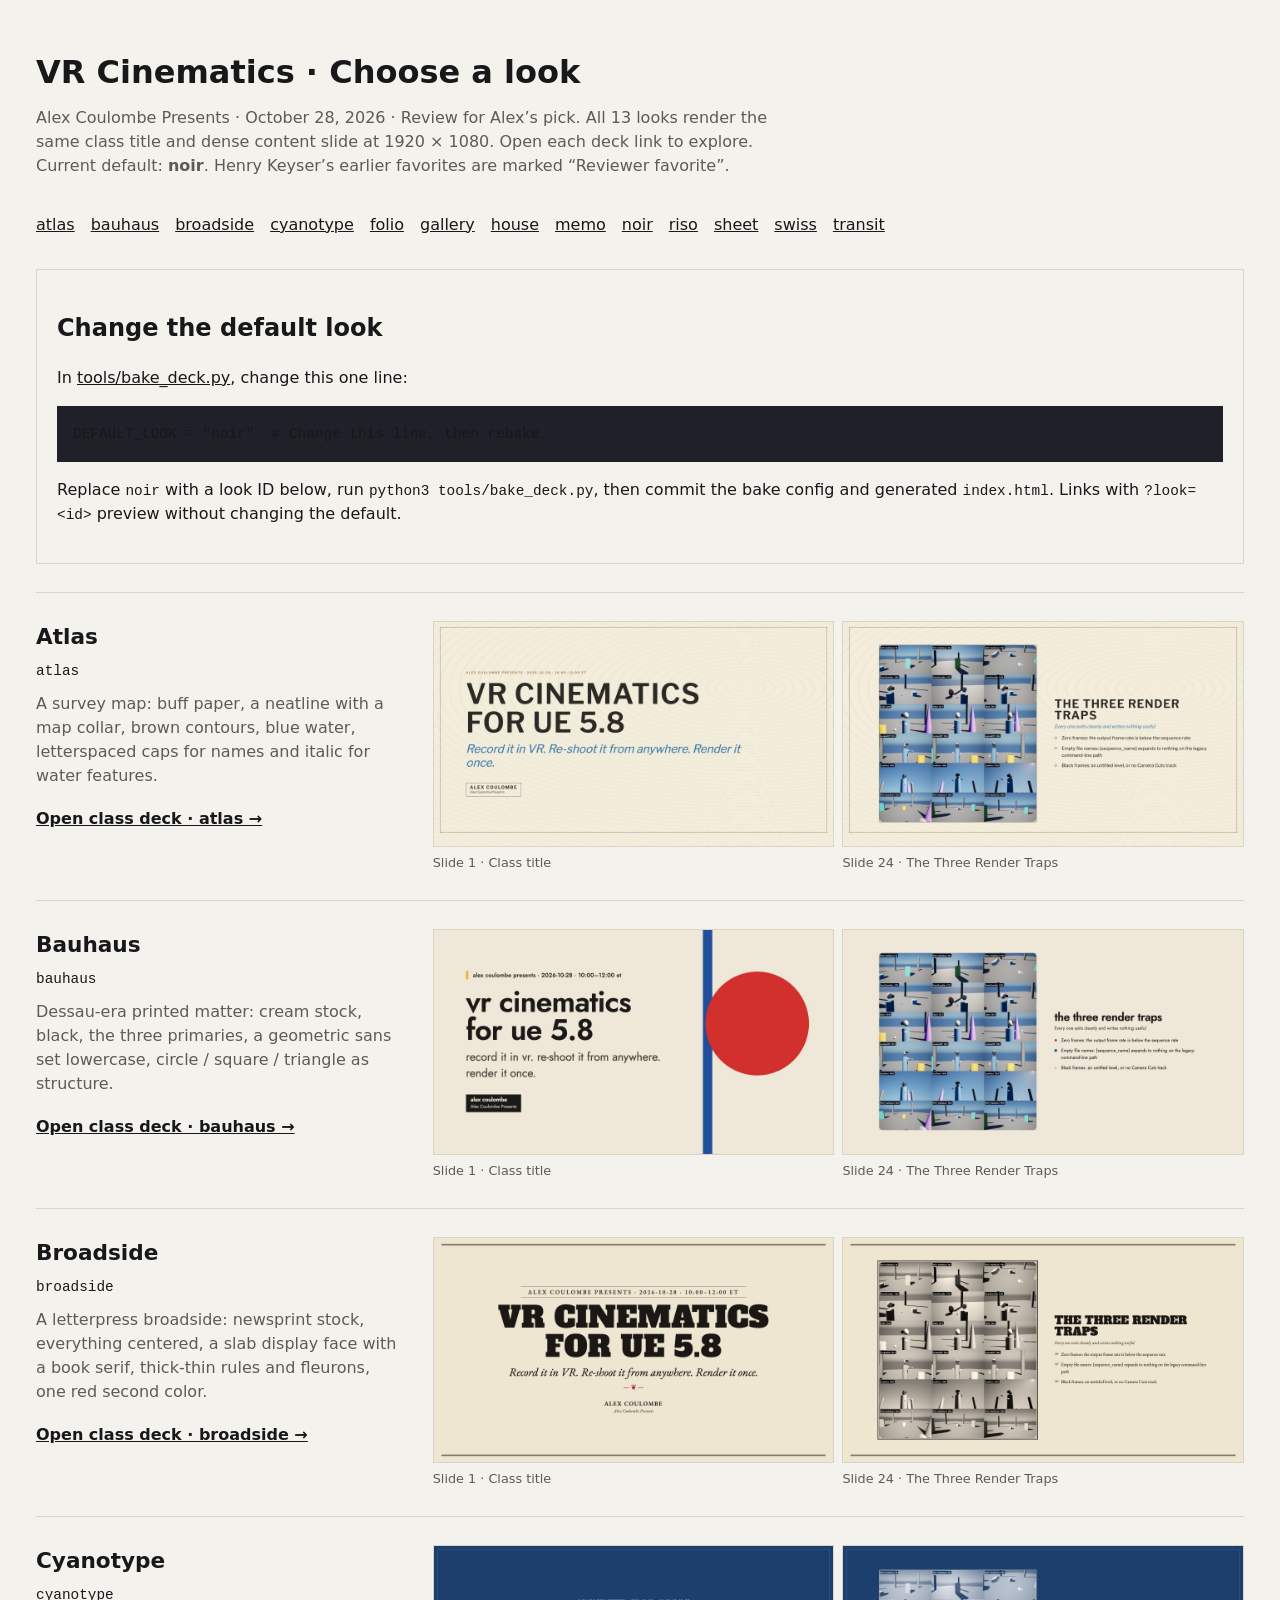
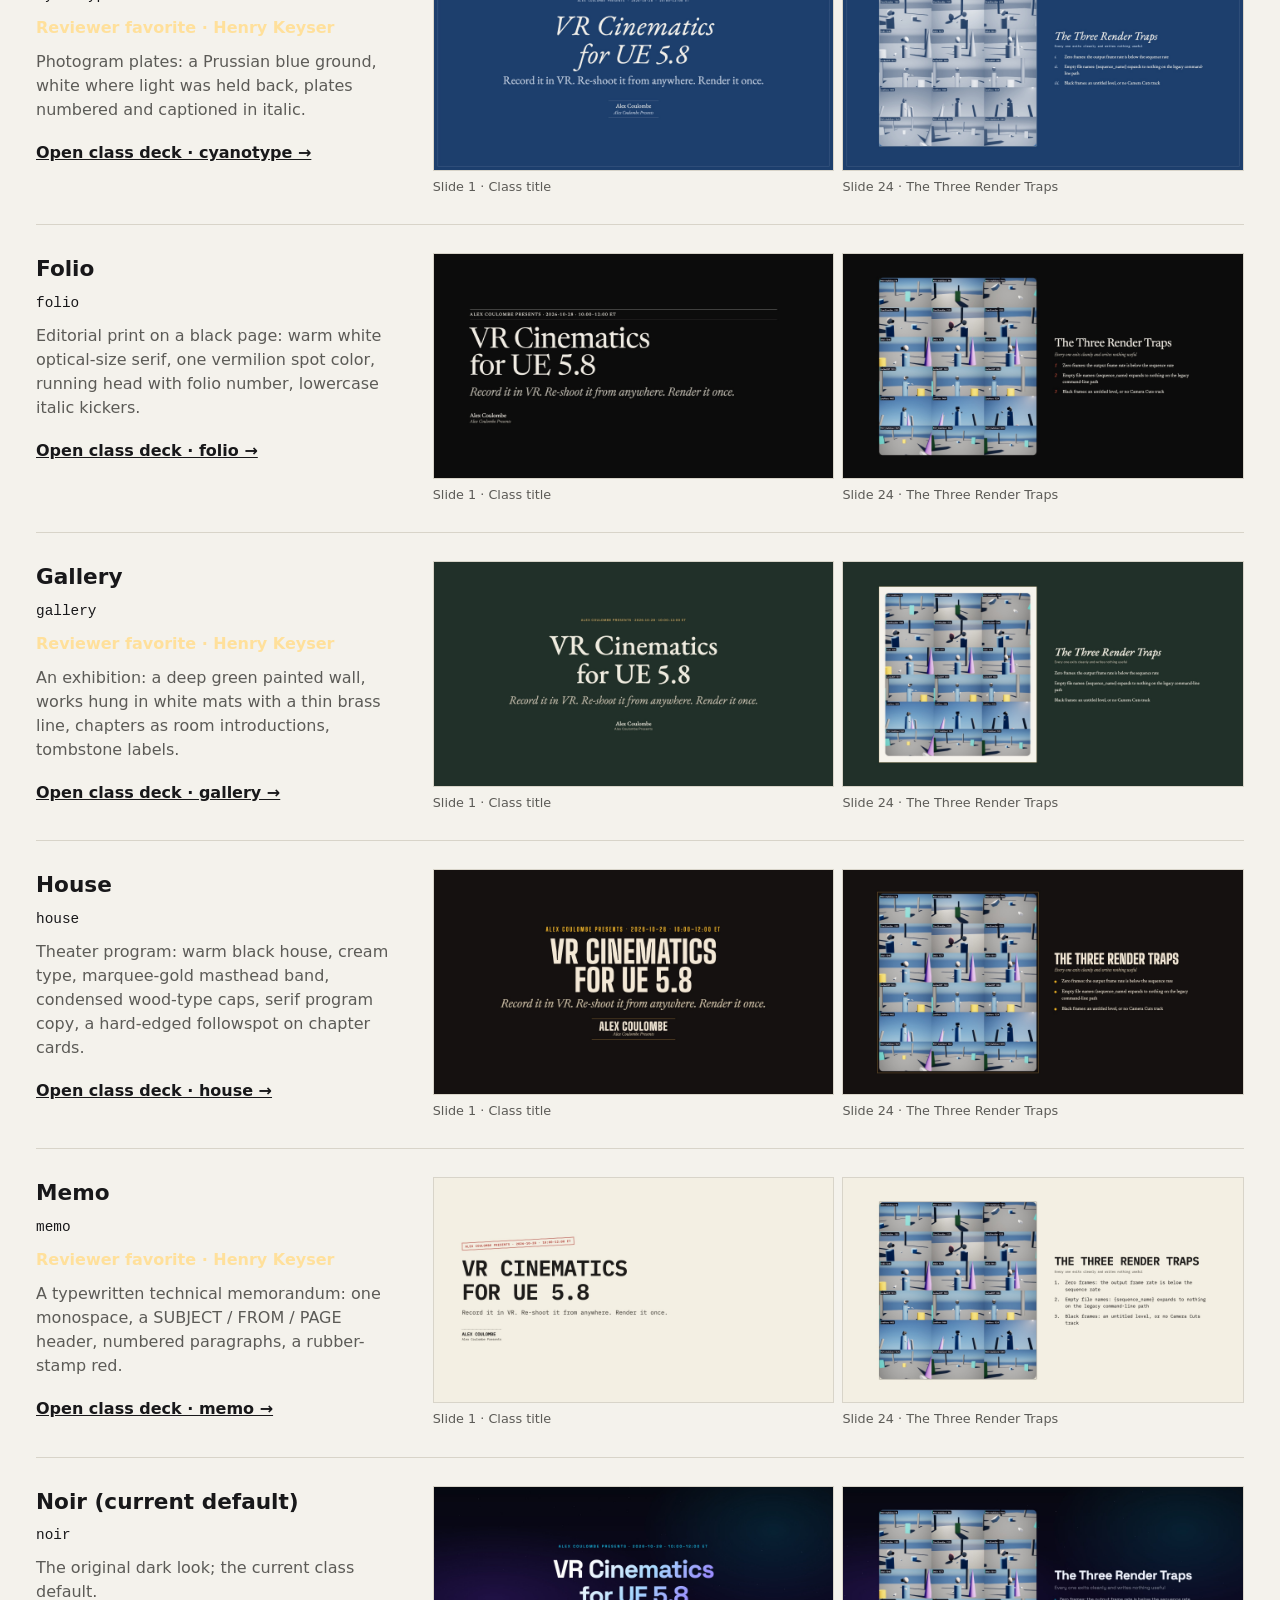
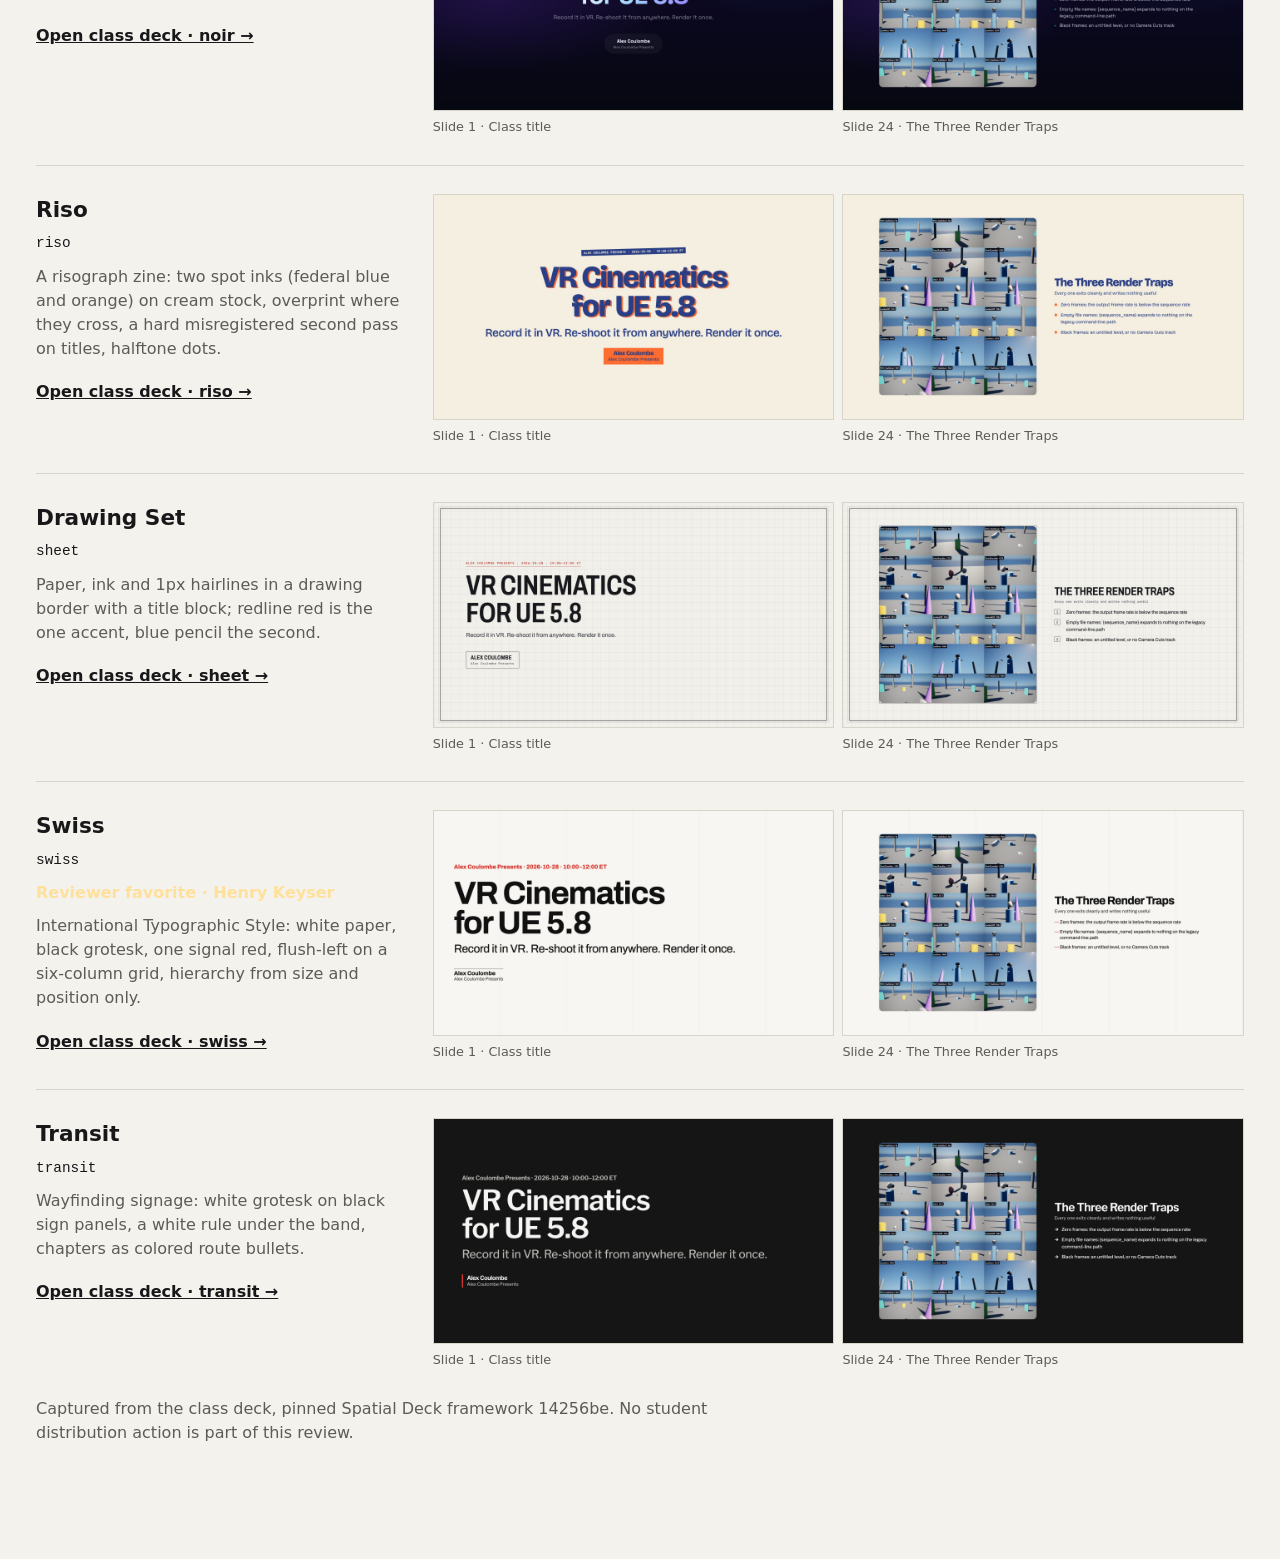
==== review/looks/index.html @ c87fbf3f "feat(review): add class look gallery and one-line default config" ====
<!doctype html><html lang="en"><head><meta charset="utf-8"><meta name="viewport" content="width=device-width,initial-scale=1"><meta name="robots" content="noindex"><title>VR Cinematics · Look review</title><style>
:root{--bg:#f4f2ec;--fg:#18181a;--dim:#5c5b57;--line:#d8d4c9}
@media (prefers-color-scheme:dark){:root{--bg:#141414;--fg:#eceae4;--dim:#a19e96;--line:#2e2d2a}}
*{box-sizing:border-box}body{margin:0;background:var(--bg);color:var(--fg);font:16px/1.5 system-ui,-apple-system,"Segoe UI",sans-serif}
main{max-width:1240px;margin:0 auto;padding:48px 16px 80px}
h1{font-size:2rem;margin:0 0 .3em}main>p{color:var(--dim);max-width:46em;margin:0 0 2.2em}
code{font-family:ui-monospace,Menlo,monospace;font-size:.9em}
.look{border-top:1px solid var(--line);padding:28px 0;display:grid;grid-template-columns:minmax(0,1fr) minmax(0,2.2fr);gap:28px}
@media (max-width:820px){.look{grid-template-columns:1fr}}
.look h2{margin:0 0 .2em;font-size:1.35rem}.id{color:var(--dim);font-size:.9rem}
.look p{margin:.6em 0;color:var(--dim)}.look .sum{color:var(--fg)}
.sw{display:flex;gap:4px;margin:.8em 0}.sw i{width:26px;height:26px;border:1px solid var(--line)}
.shots{display:grid;grid-template-columns:repeat(2,minmax(0,1fr));gap:8px}
.shots img{width:100%;aspect-ratio:16/9;object-fit:cover;display:block;border:1px solid var(--line)}
a{color:inherit}.open{display:inline-block;margin-top:.6em;font-weight:600}
.shots img{height:auto}figure{margin:0}figcaption{font-size:.8rem;color:var(--dim);margin-top:6px}.favorite{color:#ffe09b}nav{display:flex;flex-wrap:wrap;gap:8px 16px;margin-bottom:32px}pre{overflow:auto;padding:16px;background:#202028}.switch{border:1px solid var(--line);padding:20px;margin:28px 0}</style></head><body><main><h1>VR Cinematics · Choose a look</h1><p>Alex Coulombe Presents · October 28, 2026 · Review for Alex’s pick. All 13 looks render the same class title and dense content slide at 1920 × 1080. Open each deck link to explore. Current default: <strong>noir</strong>. Henry Keyser’s earlier favorites are marked “Reviewer favorite”.</p><nav aria-label="Looks"><a href="#atlas">atlas</a><a href="#bauhaus">bauhaus</a><a href="#broadside">broadside</a><a href="#cyanotype">cyanotype</a><a href="#folio">folio</a><a href="#gallery">gallery</a><a href="#house">house</a><a href="#memo">memo</a><a href="#noir">noir</a><a href="#riso">riso</a><a href="#sheet">sheet</a><a href="#swiss">swiss</a><a href="#transit">transit</a></nav><aside class="switch"><h2>Change the default look</h2><p>In <a href="https://github.com/ibrews/vr-cinematics-ue58-deck/blob/main/tools/bake_deck.py">tools/bake_deck.py</a>, change this one line:</p><pre><code>DEFAULT_LOOK = "noir"  # Change this line, then rebake.</code></pre><p>Replace <code>noir</code> with a look ID below, run <code>python3 tools/bake_deck.py</code>, then commit the bake config and generated <code>index.html</code>. Links with <code>?look=&lt;id&gt;</code> preview without changing the default.</p></aside><section class="look" id="atlas"><div><h2>Atlas</h2><code>atlas</code><p></p><p>A survey map: buff paper, a neatline with a map collar, brown contours, blue water, letterspaced caps for names and italic for water features.</p><a class="open" href="../../?look=atlas">Open class deck · atlas →</a></div><div class="shots"><figure><a href="atlas-title.jpg"><img width="1920" height="1080" loading="lazy" src="atlas-title.jpg" alt="atlas: Slide 1 · Class title"></a><figcaption>Slide 1 · Class title</figcaption></figure><figure><a href="atlas-content.jpg"><img width="1920" height="1080" loading="lazy" src="atlas-content.jpg" alt="atlas: Slide 24 · The Three Render Traps"></a><figcaption>Slide 24 · The Three Render Traps</figcaption></figure></div></section><section class="look" id="bauhaus"><div><h2>Bauhaus</h2><code>bauhaus</code><p></p><p>Dessau-era printed matter: cream stock, black, the three primaries, a geometric sans set lowercase, circle / square / triangle as structure.</p><a class="open" href="../../?look=bauhaus">Open class deck · bauhaus →</a></div><div class="shots"><figure><a href="bauhaus-title.jpg"><img width="1920" height="1080" loading="lazy" src="bauhaus-title.jpg" alt="bauhaus: Slide 1 · Class title"></a><figcaption>Slide 1 · Class title</figcaption></figure><figure><a href="bauhaus-content.jpg"><img width="1920" height="1080" loading="lazy" src="bauhaus-content.jpg" alt="bauhaus: Slide 24 · The Three Render Traps"></a><figcaption>Slide 24 · The Three Render Traps</figcaption></figure></div></section><section class="look" id="broadside"><div><h2>Broadside</h2><code>broadside</code><p></p><p>A letterpress broadside: newsprint stock, everything centered, a slab display face with a book serif, thick-thin rules and fleurons, one red second color.</p><a class="open" href="../../?look=broadside">Open class deck · broadside →</a></div><div class="shots"><figure><a href="broadside-title.jpg"><img width="1920" height="1080" loading="lazy" src="broadside-title.jpg" alt="broadside: Slide 1 · Class title"></a><figcaption>Slide 1 · Class title</figcaption></figure><figure><a href="broadside-content.jpg"><img width="1920" height="1080" loading="lazy" src="broadside-content.jpg" alt="broadside: Slide 24 · The Three Render Traps"></a><figcaption>Slide 24 · The Three Render Traps</figcaption></figure></div></section><section class="look" id="cyanotype"><div><h2>Cyanotype</h2><code>cyanotype</code><p><strong class="favorite">Reviewer favorite · Henry Keyser</strong></p><p>Photogram plates: a Prussian blue ground, white where light was held back, plates numbered and captioned in italic.</p><a class="open" href="../../?look=cyanotype">Open class deck · cyanotype →</a></div><div class="shots"><figure><a href="cyanotype-title.jpg"><img width="1920" height="1080" loading="lazy" src="cyanotype-title.jpg" alt="cyanotype: Slide 1 · Class title"></a><figcaption>Slide 1 · Class title</figcaption></figure><figure><a href="cyanotype-content.jpg"><img width="1920" height="1080" loading="lazy" src="cyanotype-content.jpg" alt="cyanotype: Slide 24 · The Three Render Traps"></a><figcaption>Slide 24 · The Three Render Traps</figcaption></figure></div></section><section class="look" id="folio"><div><h2>Folio</h2><code>folio</code><p></p><p>Editorial print on a black page: warm white optical-size serif, one vermilion spot color, running head with folio number, lowercase italic kickers.</p><a class="open" href="../../?look=folio">Open class deck · folio →</a></div><div class="shots"><figure><a href="folio-title.jpg"><img width="1920" height="1080" loading="lazy" src="folio-title.jpg" alt="folio: Slide 1 · Class title"></a><figcaption>Slide 1 · Class title</figcaption></figure><figure><a href="folio-content.jpg"><img width="1920" height="1080" loading="lazy" src="folio-content.jpg" alt="folio: Slide 24 · The Three Render Traps"></a><figcaption>Slide 24 · The Three Render Traps</figcaption></figure></div></section><section class="look" id="gallery"><div><h2>Gallery</h2><code>gallery</code><p><strong class="favorite">Reviewer favorite · Henry Keyser</strong></p><p>An exhibition: a deep green painted wall, works hung in white mats with a thin brass line, chapters as room introductions, tombstone labels.</p><a class="open" href="../../?look=gallery">Open class deck · gallery →</a></div><div class="shots"><figure><a href="gallery-title.jpg"><img width="1920" height="1080" loading="lazy" src="gallery-title.jpg" alt="gallery: Slide 1 · Class title"></a><figcaption>Slide 1 · Class title</figcaption></figure><figure><a href="gallery-content.jpg"><img width="1920" height="1080" loading="lazy" src="gallery-content.jpg" alt="gallery: Slide 24 · The Three Render Traps"></a><figcaption>Slide 24 · The Three Render Traps</figcaption></figure></div></section><section class="look" id="house"><div><h2>House</h2><code>house</code><p></p><p>Theater program: warm black house, cream type, marquee-gold masthead band, condensed wood-type caps, serif program copy, a hard-edged followspot on chapter cards.</p><a class="open" href="../../?look=house">Open class deck · house →</a></div><div class="shots"><figure><a href="house-title.jpg"><img width="1920" height="1080" loading="lazy" src="house-title.jpg" alt="house: Slide 1 · Class title"></a><figcaption>Slide 1 · Class title</figcaption></figure><figure><a href="house-content.jpg"><img width="1920" height="1080" loading="lazy" src="house-content.jpg" alt="house: Slide 24 · The Three Render Traps"></a><figcaption>Slide 24 · The Three Render Traps</figcaption></figure></div></section><section class="look" id="memo"><div><h2>Memo</h2><code>memo</code><p><strong class="favorite">Reviewer favorite · Henry Keyser</strong></p><p>A typewritten technical memorandum: one monospace, a SUBJECT / FROM / PAGE header, numbered paragraphs, a rubber-stamp red.</p><a class="open" href="../../?look=memo">Open class deck · memo →</a></div><div class="shots"><figure><a href="memo-title.jpg"><img width="1920" height="1080" loading="lazy" src="memo-title.jpg" alt="memo: Slide 1 · Class title"></a><figcaption>Slide 1 · Class title</figcaption></figure><figure><a href="memo-content.jpg"><img width="1920" height="1080" loading="lazy" src="memo-content.jpg" alt="memo: Slide 24 · The Three Render Traps"></a><figcaption>Slide 24 · The Three Render Traps</figcaption></figure></div></section><section class="look" id="noir"><div><h2>Noir (current default)</h2><code>noir</code><p></p><p>The original dark look; the current class default.</p><a class="open" href="../../?look=noir">Open class deck · noir →</a></div><div class="shots"><figure><a href="noir-title.jpg"><img width="1920" height="1080" loading="lazy" src="noir-title.jpg" alt="noir: Slide 1 · Class title"></a><figcaption>Slide 1 · Class title</figcaption></figure><figure><a href="noir-content.jpg"><img width="1920" height="1080" loading="lazy" src="noir-content.jpg" alt="noir: Slide 24 · The Three Render Traps"></a><figcaption>Slide 24 · The Three Render Traps</figcaption></figure></div></section><section class="look" id="riso"><div><h2>Riso</h2><code>riso</code><p></p><p>A risograph zine: two spot inks (federal blue and orange) on cream stock, overprint where they cross, a hard misregistered second pass on titles, halftone dots.</p><a class="open" href="../../?look=riso">Open class deck · riso →</a></div><div class="shots"><figure><a href="riso-title.jpg"><img width="1920" height="1080" loading="lazy" src="riso-title.jpg" alt="riso: Slide 1 · Class title"></a><figcaption>Slide 1 · Class title</figcaption></figure><figure><a href="riso-content.jpg"><img width="1920" height="1080" loading="lazy" src="riso-content.jpg" alt="riso: Slide 24 · The Three Render Traps"></a><figcaption>Slide 24 · The Three Render Traps</figcaption></figure></div></section><section class="look" id="sheet"><div><h2>Drawing Set</h2><code>sheet</code><p></p><p>Paper, ink and 1px hairlines in a drawing border with a title block; redline red is the one accent, blue pencil the second.</p><a class="open" href="../../?look=sheet">Open class deck · sheet →</a></div><div class="shots"><figure><a href="sheet-title.jpg"><img width="1920" height="1080" loading="lazy" src="sheet-title.jpg" alt="sheet: Slide 1 · Class title"></a><figcaption>Slide 1 · Class title</figcaption></figure><figure><a href="sheet-content.jpg"><img width="1920" height="1080" loading="lazy" src="sheet-content.jpg" alt="sheet: Slide 24 · The Three Render Traps"></a><figcaption>Slide 24 · The Three Render Traps</figcaption></figure></div></section><section class="look" id="swiss"><div><h2>Swiss</h2><code>swiss</code><p><strong class="favorite">Reviewer favorite · Henry Keyser</strong></p><p>International Typographic Style: white paper, black grotesk, one signal red, flush-left on a six-column grid, hierarchy from size and position only.</p><a class="open" href="../../?look=swiss">Open class deck · swiss →</a></div><div class="shots"><figure><a href="swiss-title.jpg"><img width="1920" height="1080" loading="lazy" src="swiss-title.jpg" alt="swiss: Slide 1 · Class title"></a><figcaption>Slide 1 · Class title</figcaption></figure><figure><a href="swiss-content.jpg"><img width="1920" height="1080" loading="lazy" src="swiss-content.jpg" alt="swiss: Slide 24 · The Three Render Traps"></a><figcaption>Slide 24 · The Three Render Traps</figcaption></figure></div></section><section class="look" id="transit"><div><h2>Transit</h2><code>transit</code><p></p><p>Wayfinding signage: white grotesk on black sign panels, a white rule under the band, chapters as colored route bullets.</p><a class="open" href="../../?look=transit">Open class deck · transit →</a></div><div class="shots"><figure><a href="transit-title.jpg"><img width="1920" height="1080" loading="lazy" src="transit-title.jpg" alt="transit: Slide 1 · Class title"></a><figcaption>Slide 1 · Class title</figcaption></figure><figure><a href="transit-content.jpg"><img width="1920" height="1080" loading="lazy" src="transit-content.jpg" alt="transit: Slide 24 · The Three Render Traps"></a><figcaption>Slide 24 · The Three Render Traps</figcaption></figure></div></section><p>Captured from the class deck, pinned Spatial Deck framework 14256be. No student distribution action is part of this review.</p></main></body></html>
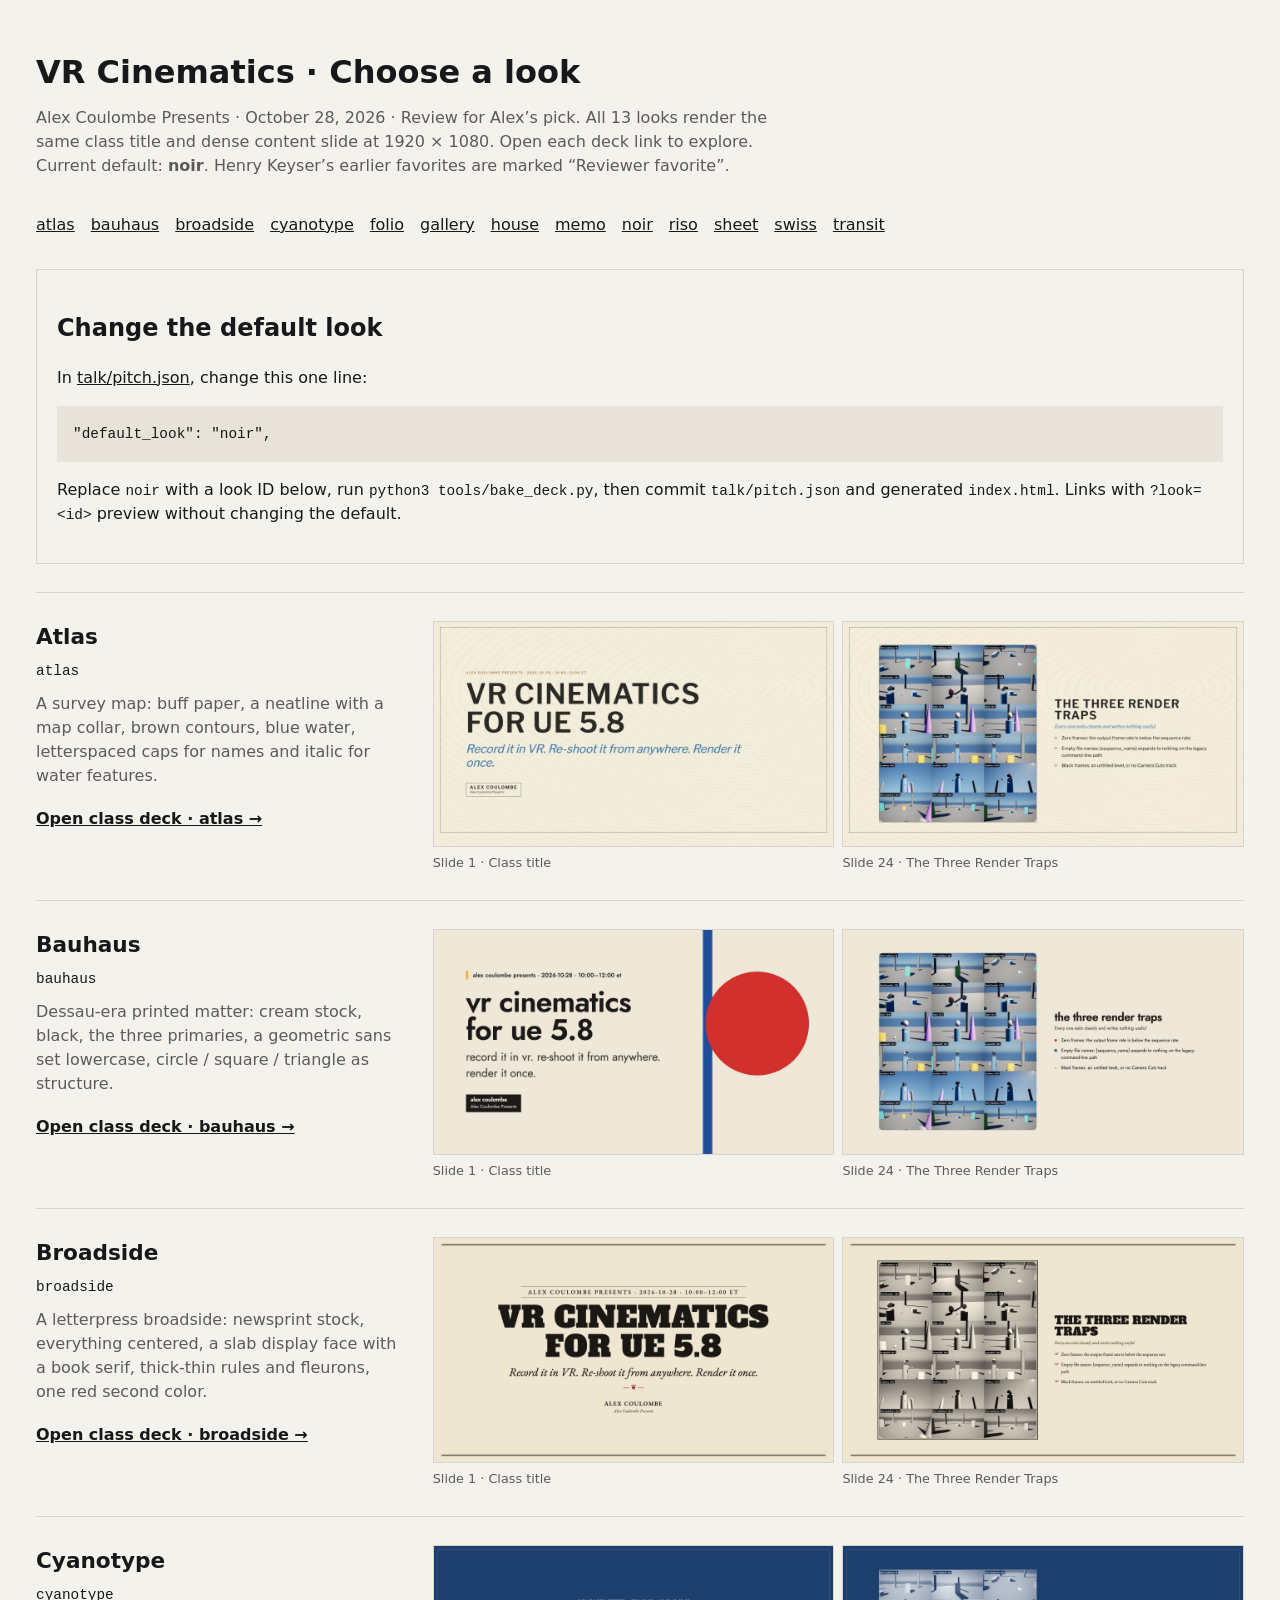
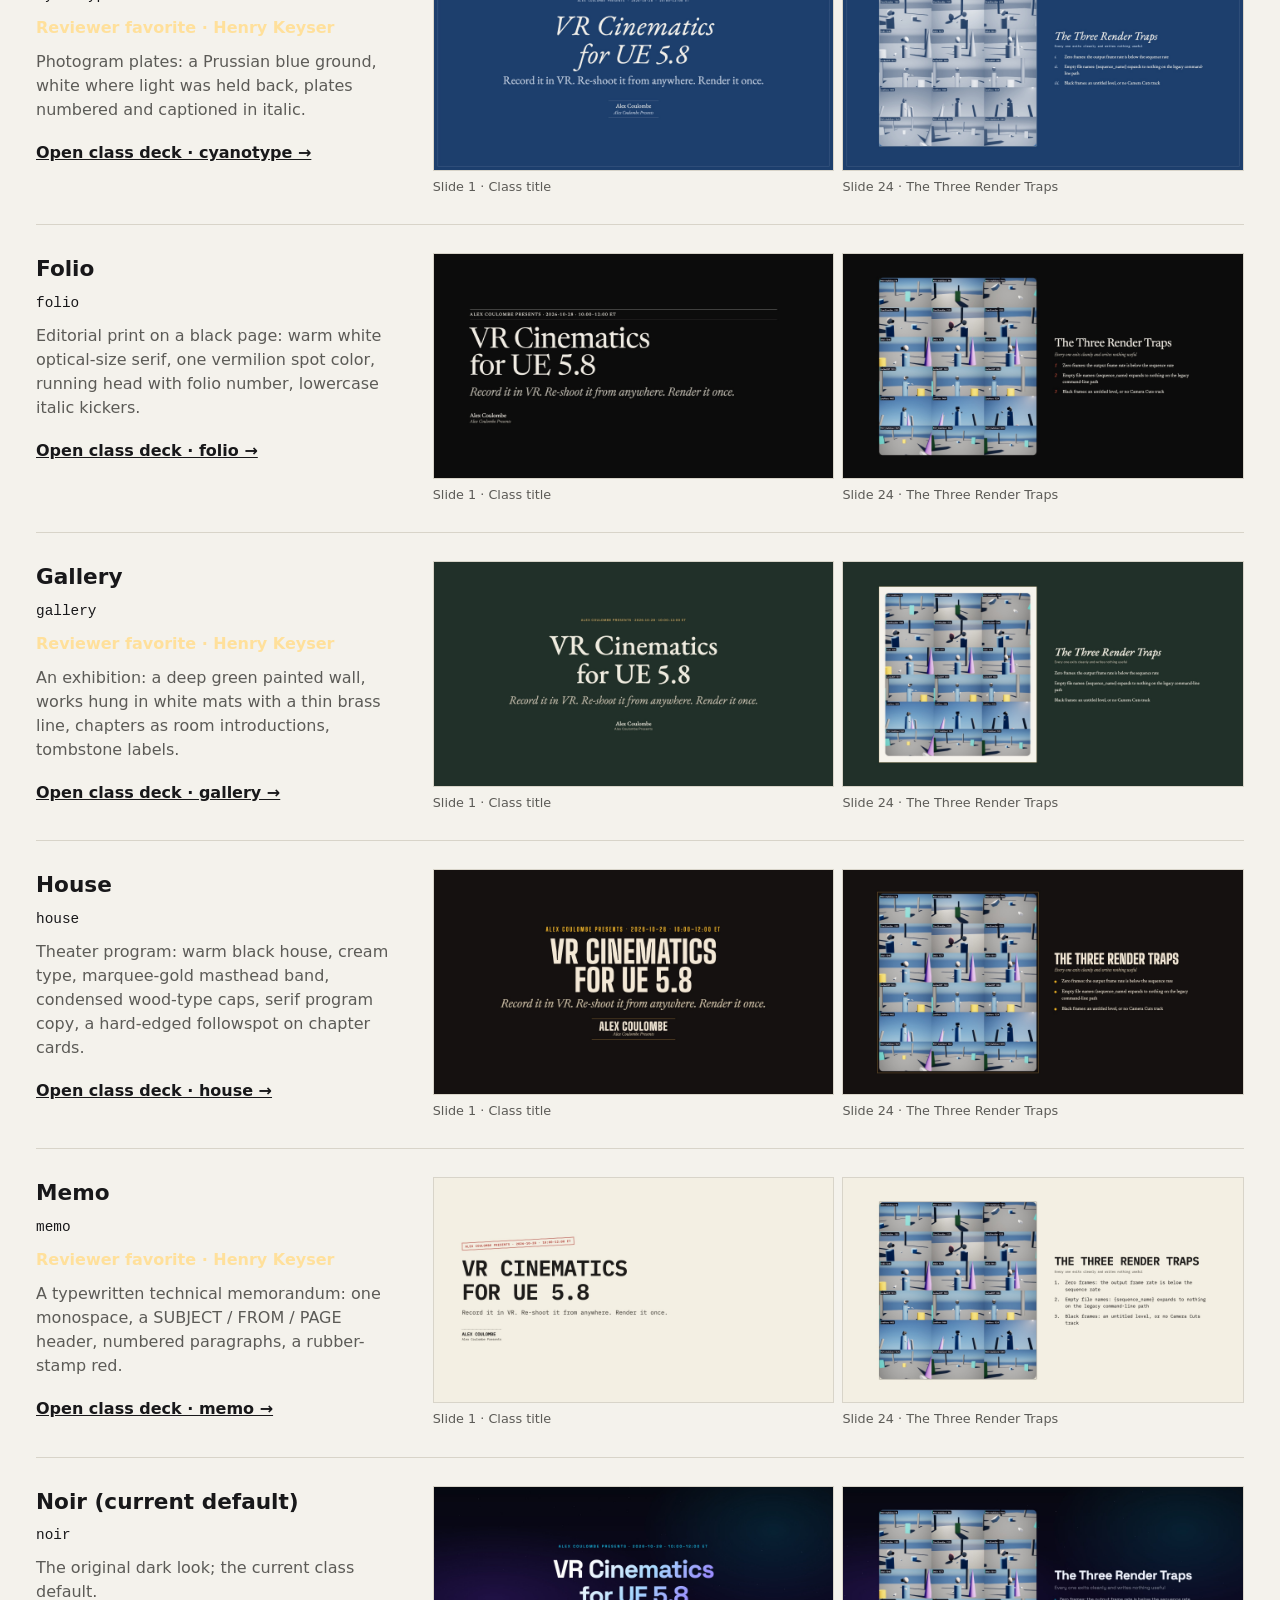
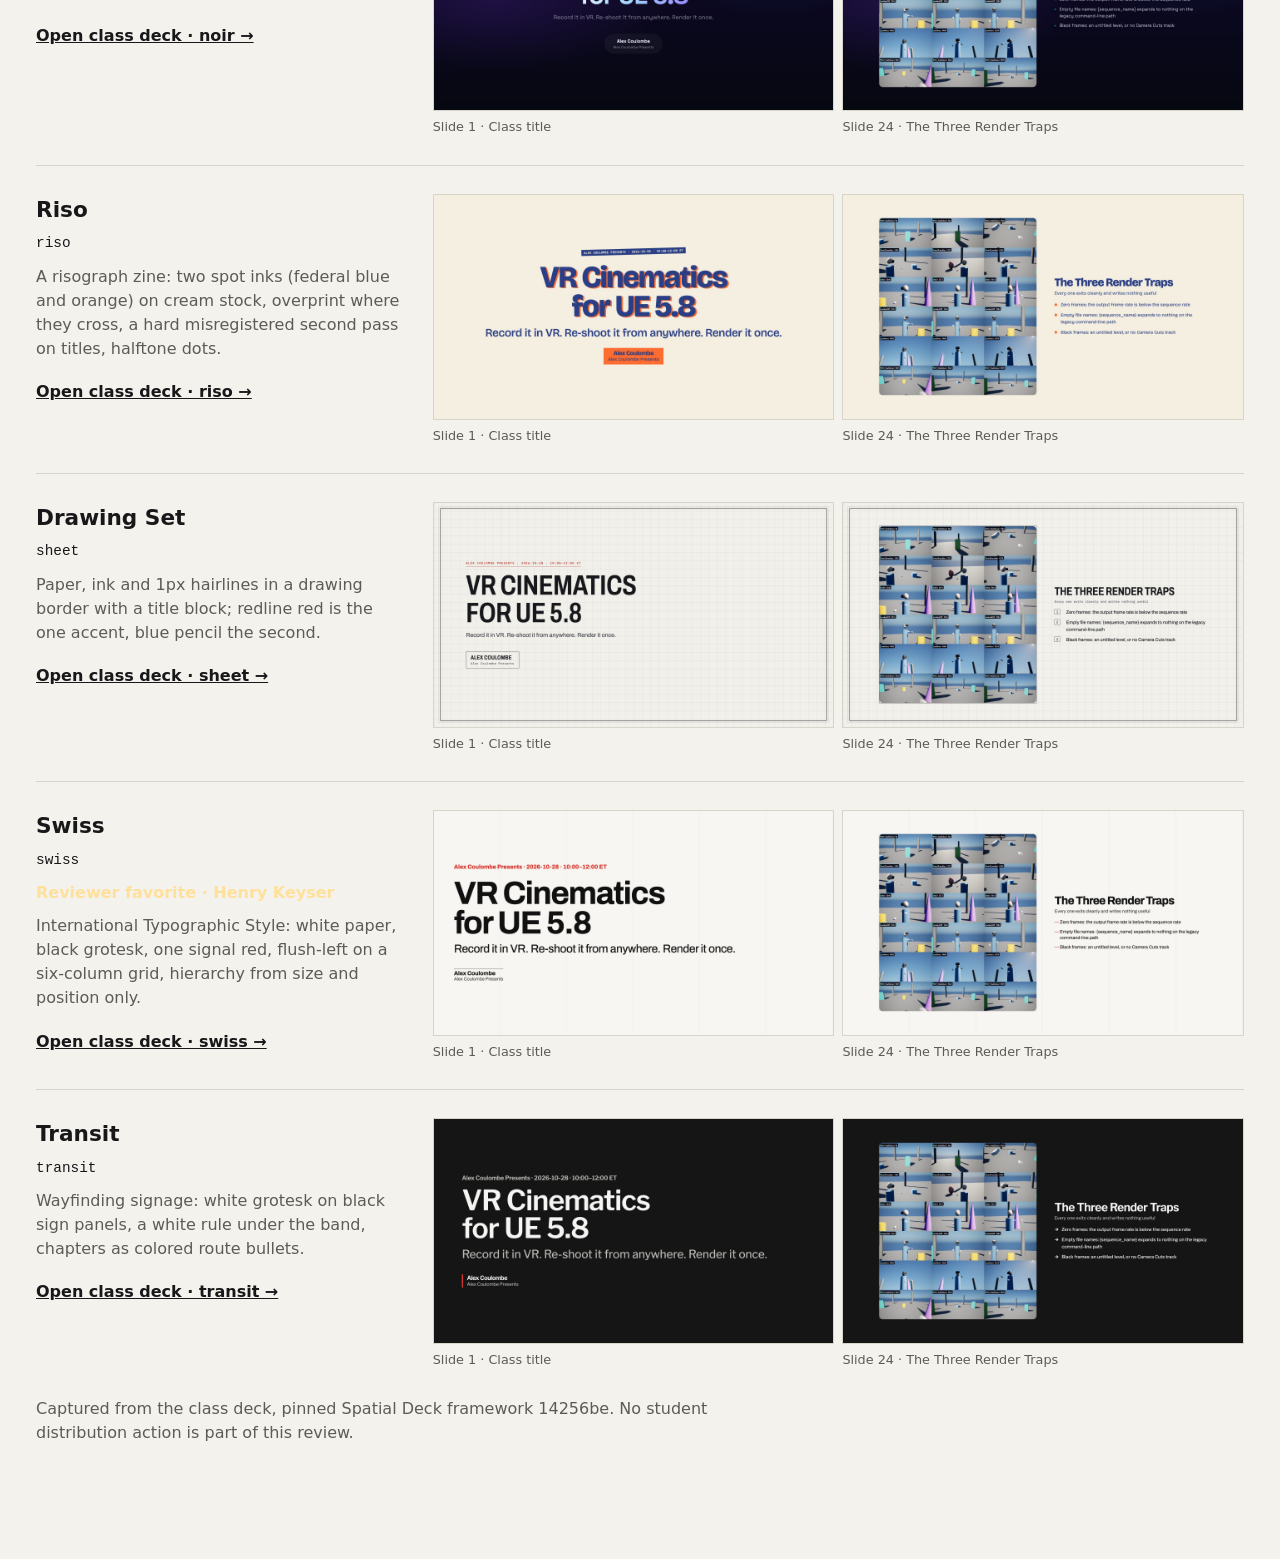
==== commit 6f364393: "fix(config): read default look from talk source" ====
--- a/review/looks/index.html
+++ b/review/looks/index.html
@@ -13,4 +13,4 @@
 .shots{display:grid;grid-template-columns:repeat(2,minmax(0,1fr));gap:8px}
 .shots img{width:100%;aspect-ratio:16/9;object-fit:cover;display:block;border:1px solid var(--line)}
 a{color:inherit}.open{display:inline-block;margin-top:.6em;font-weight:600}
-.shots img{height:auto}figure{margin:0}figcaption{font-size:.8rem;color:var(--dim);margin-top:6px}.favorite{color:#ffe09b}nav{display:flex;flex-wrap:wrap;gap:8px 16px;margin-bottom:32px}pre{overflow:auto;padding:16px;background:#202028}.switch{border:1px solid var(--line);padding:20px;margin:28px 0}</style></head><body><main><h1>VR Cinematics · Choose a look</h1><p>Alex Coulombe Presents · October 28, 2026 · Review for Alex’s pick. All 13 looks render the same class title and dense content slide at 1920 × 1080. Open each deck link to explore. Current default: <strong>noir</strong>. Henry Keyser’s earlier favorites are marked “Reviewer favorite”.</p><nav aria-label="Looks"><a href="#atlas">atlas</a><a href="#bauhaus">bauhaus</a><a href="#broadside">broadside</a><a href="#cyanotype">cyanotype</a><a href="#folio">folio</a><a href="#gallery">gallery</a><a href="#house">house</a><a href="#memo">memo</a><a href="#noir">noir</a><a href="#riso">riso</a><a href="#sheet">sheet</a><a href="#swiss">swiss</a><a href="#transit">transit</a></nav><aside class="switch"><h2>Change the default look</h2><p>In <a href="https://github.com/ibrews/vr-cinematics-ue58-deck/blob/main/tools/bake_deck.py">tools/bake_deck.py</a>, change this one line:</p><pre><code>DEFAULT_LOOK = "noir"  # Change this line, then rebake.</code></pre><p>Replace <code>noir</code> with a look ID below, run <code>python3 tools/bake_deck.py</code>, then commit the bake config and generated <code>index.html</code>. Links with <code>?look=&lt;id&gt;</code> preview without changing the default.</p></aside><section class="look" id="atlas"><div><h2>Atlas</h2><code>atlas</code><p></p><p>A survey map: buff paper, a neatline with a map collar, brown contours, blue water, letterspaced caps for names and italic for water features.</p><a class="open" href="../../?look=atlas">Open class deck · atlas →</a></div><div class="shots"><figure><a href="atlas-title.jpg"><img width="1920" height="1080" loading="lazy" src="atlas-title.jpg" alt="atlas: Slide 1 · Class title"></a><figcaption>Slide 1 · Class title</figcaption></figure><figure><a href="atlas-content.jpg"><img width="1920" height="1080" loading="lazy" src="atlas-content.jpg" alt="atlas: Slide 24 · The Three Render Traps"></a><figcaption>Slide 24 · The Three Render Traps</figcaption></figure></div></section><section class="look" id="bauhaus"><div><h2>Bauhaus</h2><code>bauhaus</code><p></p><p>Dessau-era printed matter: cream stock, black, the three primaries, a geometric sans set lowercase, circle / square / triangle as structure.</p><a class="open" href="../../?look=bauhaus">Open class deck · bauhaus →</a></div><div class="shots"><figure><a href="bauhaus-title.jpg"><img width="1920" height="1080" loading="lazy" src="bauhaus-title.jpg" alt="bauhaus: Slide 1 · Class title"></a><figcaption>Slide 1 · Class title</figcaption></figure><figure><a href="bauhaus-content.jpg"><img width="1920" height="1080" loading="lazy" src="bauhaus-content.jpg" alt="bauhaus: Slide 24 · The Three Render Traps"></a><figcaption>Slide 24 · The Three Render Traps</figcaption></figure></div></section><section class="look" id="broadside"><div><h2>Broadside</h2><code>broadside</code><p></p><p>A letterpress broadside: newsprint stock, everything centered, a slab display face with a book serif, thick-thin rules and fleurons, one red second color.</p><a class="open" href="../../?look=broadside">Open class deck · broadside →</a></div><div class="shots"><figure><a href="broadside-title.jpg"><img width="1920" height="1080" loading="lazy" src="broadside-title.jpg" alt="broadside: Slide 1 · Class title"></a><figcaption>Slide 1 · Class title</figcaption></figure><figure><a href="broadside-content.jpg"><img width="1920" height="1080" loading="lazy" src="broadside-content.jpg" alt="broadside: Slide 24 · The Three Render Traps"></a><figcaption>Slide 24 · The Three Render Traps</figcaption></figure></div></section><section class="look" id="cyanotype"><div><h2>Cyanotype</h2><code>cyanotype</code><p><strong class="favorite">Reviewer favorite · Henry Keyser</strong></p><p>Photogram plates: a Prussian blue ground, white where light was held back, plates numbered and captioned in italic.</p><a class="open" href="../../?look=cyanotype">Open class deck · cyanotype →</a></div><div class="shots"><figure><a href="cyanotype-title.jpg"><img width="1920" height="1080" loading="lazy" src="cyanotype-title.jpg" alt="cyanotype: Slide 1 · Class title"></a><figcaption>Slide 1 · Class title</figcaption></figure><figure><a href="cyanotype-content.jpg"><img width="1920" height="1080" loading="lazy" src="cyanotype-content.jpg" alt="cyanotype: Slide 24 · The Three Render Traps"></a><figcaption>Slide 24 · The Three Render Traps</figcaption></figure></div></section><section class="look" id="folio"><div><h2>Folio</h2><code>folio</code><p></p><p>Editorial print on a black page: warm white optical-size serif, one vermilion spot color, running head with folio number, lowercase italic kickers.</p><a class="open" href="../../?look=folio">Open class deck · folio →</a></div><div class="shots"><figure><a href="folio-title.jpg"><img width="1920" height="1080" loading="lazy" src="folio-title.jpg" alt="folio: Slide 1 · Class title"></a><figcaption>Slide 1 · Class title</figcaption></figure><figure><a href="folio-content.jpg"><img width="1920" height="1080" loading="lazy" src="folio-content.jpg" alt="folio: Slide 24 · The Three Render Traps"></a><figcaption>Slide 24 · The Three Render Traps</figcaption></figure></div></section><section class="look" id="gallery"><div><h2>Gallery</h2><code>gallery</code><p><strong class="favorite">Reviewer favorite · Henry Keyser</strong></p><p>An exhibition: a deep green painted wall, works hung in white mats with a thin brass line, chapters as room introductions, tombstone labels.</p><a class="open" href="../../?look=gallery">Open class deck · gallery →</a></div><div class="shots"><figure><a href="gallery-title.jpg"><img width="1920" height="1080" loading="lazy" src="gallery-title.jpg" alt="gallery: Slide 1 · Class title"></a><figcaption>Slide 1 · Class title</figcaption></figure><figure><a href="gallery-content.jpg"><img width="1920" height="1080" loading="lazy" src="gallery-content.jpg" alt="gallery: Slide 24 · The Three Render Traps"></a><figcaption>Slide 24 · The Three Render Traps</figcaption></figure></div></section><section class="look" id="house"><div><h2>House</h2><code>house</code><p></p><p>Theater program: warm black house, cream type, marquee-gold masthead band, condensed wood-type caps, serif program copy, a hard-edged followspot on chapter cards.</p><a class="open" href="../../?look=house">Open class deck · house →</a></div><div class="shots"><figure><a href="house-title.jpg"><img width="1920" height="1080" loading="lazy" src="house-title.jpg" alt="house: Slide 1 · Class title"></a><figcaption>Slide 1 · Class title</figcaption></figure><figure><a href="house-content.jpg"><img width="1920" height="1080" loading="lazy" src="house-content.jpg" alt="house: Slide 24 · The Three Render Traps"></a><figcaption>Slide 24 · The Three Render Traps</figcaption></figure></div></section><section class="look" id="memo"><div><h2>Memo</h2><code>memo</code><p><strong class="favorite">Reviewer favorite · Henry Keyser</strong></p><p>A typewritten technical memorandum: one monospace, a SUBJECT / FROM / PAGE header, numbered paragraphs, a rubber-stamp red.</p><a class="open" href="../../?look=memo">Open class deck · memo →</a></div><div class="shots"><figure><a href="memo-title.jpg"><img width="1920" height="1080" loading="lazy" src="memo-title.jpg" alt="memo: Slide 1 · Class title"></a><figcaption>Slide 1 · Class title</figcaption></figure><figure><a href="memo-content.jpg"><img width="1920" height="1080" loading="lazy" src="memo-content.jpg" alt="memo: Slide 24 · The Three Render Traps"></a><figcaption>Slide 24 · The Three Render Traps</figcaption></figure></div></section><section class="look" id="noir"><div><h2>Noir (current default)</h2><code>noir</code><p></p><p>The original dark look; the current class default.</p><a class="open" href="../../?look=noir">Open class deck · noir →</a></div><div class="shots"><figure><a href="noir-title.jpg"><img width="1920" height="1080" loading="lazy" src="noir-title.jpg" alt="noir: Slide 1 · Class title"></a><figcaption>Slide 1 · Class title</figcaption></figure><figure><a href="noir-content.jpg"><img width="1920" height="1080" loading="lazy" src="noir-content.jpg" alt="noir: Slide 24 · The Three Render Traps"></a><figcaption>Slide 24 · The Three Render Traps</figcaption></figure></div></section><section class="look" id="riso"><div><h2>Riso</h2><code>riso</code><p></p><p>A risograph zine: two spot inks (federal blue and orange) on cream stock, overprint where they cross, a hard misregistered second pass on titles, halftone dots.</p><a class="open" href="../../?look=riso">Open class deck · riso →</a></div><div class="shots"><figure><a href="riso-title.jpg"><img width="1920" height="1080" loading="lazy" src="riso-title.jpg" alt="riso: Slide 1 · Class title"></a><figcaption>Slide 1 · Class title</figcaption></figure><figure><a href="riso-content.jpg"><img width="1920" height="1080" loading="lazy" src="riso-content.jpg" alt="riso: Slide 24 · The Three Render Traps"></a><figcaption>Slide 24 · The Three Render Traps</figcaption></figure></div></section><section class="look" id="sheet"><div><h2>Drawing Set</h2><code>sheet</code><p></p><p>Paper, ink and 1px hairlines in a drawing border with a title block; redline red is the one accent, blue pencil the second.</p><a class="open" href="../../?look=sheet">Open class deck · sheet →</a></div><div class="shots"><figure><a href="sheet-title.jpg"><img width="1920" height="1080" loading="lazy" src="sheet-title.jpg" alt="sheet: Slide 1 · Class title"></a><figcaption>Slide 1 · Class title</figcaption></figure><figure><a href="sheet-content.jpg"><img width="1920" height="1080" loading="lazy" src="sheet-content.jpg" alt="sheet: Slide 24 · The Three Render Traps"></a><figcaption>Slide 24 · The Three Render Traps</figcaption></figure></div></section><section class="look" id="swiss"><div><h2>Swiss</h2><code>swiss</code><p><strong class="favorite">Reviewer favorite · Henry Keyser</strong></p><p>International Typographic Style: white paper, black grotesk, one signal red, flush-left on a six-column grid, hierarchy from size and position only.</p><a class="open" href="../../?look=swiss">Open class deck · swiss →</a></div><div class="shots"><figure><a href="swiss-title.jpg"><img width="1920" height="1080" loading="lazy" src="swiss-title.jpg" alt="swiss: Slide 1 · Class title"></a><figcaption>Slide 1 · Class title</figcaption></figure><figure><a href="swiss-content.jpg"><img width="1920" height="1080" loading="lazy" src="swiss-content.jpg" alt="swiss: Slide 24 · The Three Render Traps"></a><figcaption>Slide 24 · The Three Render Traps</figcaption></figure></div></section><section class="look" id="transit"><div><h2>Transit</h2><code>transit</code><p></p><p>Wayfinding signage: white grotesk on black sign panels, a white rule under the band, chapters as colored route bullets.</p><a class="open" href="../../?look=transit">Open class deck · transit →</a></div><div class="shots"><figure><a href="transit-title.jpg"><img width="1920" height="1080" loading="lazy" src="transit-title.jpg" alt="transit: Slide 1 · Class title"></a><figcaption>Slide 1 · Class title</figcaption></figure><figure><a href="transit-content.jpg"><img width="1920" height="1080" loading="lazy" src="transit-content.jpg" alt="transit: Slide 24 · The Three Render Traps"></a><figcaption>Slide 24 · The Three Render Traps</figcaption></figure></div></section><p>Captured from the class deck, pinned Spatial Deck framework 14256be. No student distribution action is part of this review.</p></main></body></html>+.shots img{height:auto}figure{margin:0}figcaption{font-size:.8rem;color:var(--dim);margin-top:6px}.favorite{color:#ffe09b}nav{display:flex;flex-wrap:wrap;gap:8px 16px;margin-bottom:32px}pre{overflow:auto;padding:16px;background:#e7e3d8;color:#171717}.switch{border:1px solid var(--line);padding:20px;margin:28px 0}</style></head><body><main><h1>VR Cinematics · Choose a look</h1><p>Alex Coulombe Presents · October 28, 2026 · Review for Alex’s pick. All 13 looks render the same class title and dense content slide at 1920 × 1080. Open each deck link to explore. Current default: <strong>noir</strong>. Henry Keyser’s earlier favorites are marked “Reviewer favorite”.</p><nav aria-label="Looks"><a href="#atlas">atlas</a><a href="#bauhaus">bauhaus</a><a href="#broadside">broadside</a><a href="#cyanotype">cyanotype</a><a href="#folio">folio</a><a href="#gallery">gallery</a><a href="#house">house</a><a href="#memo">memo</a><a href="#noir">noir</a><a href="#riso">riso</a><a href="#sheet">sheet</a><a href="#swiss">swiss</a><a href="#transit">transit</a></nav><aside class="switch"><h2>Change the default look</h2><p>In <a href="https://github.com/ibrews/vr-cinematics-ue58-deck/blob/main/talk/pitch.json">talk/pitch.json</a>, change this one line:</p><pre><code>"default_look": "noir",</code></pre><p>Replace <code>noir</code> with a look ID below, run <code>python3 tools/bake_deck.py</code>, then commit <code>talk/pitch.json</code> and generated <code>index.html</code>. Links with <code>?look=&lt;id&gt;</code> preview without changing the default.</p></aside><section class="look" id="atlas"><div><h2>Atlas</h2><code>atlas</code><p></p><p>A survey map: buff paper, a neatline with a map collar, brown contours, blue water, letterspaced caps for names and italic for water features.</p><a class="open" href="../../?look=atlas">Open class deck · atlas →</a></div><div class="shots"><figure><a href="atlas-title.jpg"><img width="1920" height="1080" loading="lazy" src="atlas-title.jpg" alt="atlas: Slide 1 · Class title"></a><figcaption>Slide 1 · Class title</figcaption></figure><figure><a href="atlas-content.jpg"><img width="1920" height="1080" loading="lazy" src="atlas-content.jpg" alt="atlas: Slide 24 · The Three Render Traps"></a><figcaption>Slide 24 · The Three Render Traps</figcaption></figure></div></section><section class="look" id="bauhaus"><div><h2>Bauhaus</h2><code>bauhaus</code><p></p><p>Dessau-era printed matter: cream stock, black, the three primaries, a geometric sans set lowercase, circle / square / triangle as structure.</p><a class="open" href="../../?look=bauhaus">Open class deck · bauhaus →</a></div><div class="shots"><figure><a href="bauhaus-title.jpg"><img width="1920" height="1080" loading="lazy" src="bauhaus-title.jpg" alt="bauhaus: Slide 1 · Class title"></a><figcaption>Slide 1 · Class title</figcaption></figure><figure><a href="bauhaus-content.jpg"><img width="1920" height="1080" loading="lazy" src="bauhaus-content.jpg" alt="bauhaus: Slide 24 · The Three Render Traps"></a><figcaption>Slide 24 · The Three Render Traps</figcaption></figure></div></section><section class="look" id="broadside"><div><h2>Broadside</h2><code>broadside</code><p></p><p>A letterpress broadside: newsprint stock, everything centered, a slab display face with a book serif, thick-thin rules and fleurons, one red second color.</p><a class="open" href="../../?look=broadside">Open class deck · broadside →</a></div><div class="shots"><figure><a href="broadside-title.jpg"><img width="1920" height="1080" loading="lazy" src="broadside-title.jpg" alt="broadside: Slide 1 · Class title"></a><figcaption>Slide 1 · Class title</figcaption></figure><figure><a href="broadside-content.jpg"><img width="1920" height="1080" loading="lazy" src="broadside-content.jpg" alt="broadside: Slide 24 · The Three Render Traps"></a><figcaption>Slide 24 · The Three Render Traps</figcaption></figure></div></section><section class="look" id="cyanotype"><div><h2>Cyanotype</h2><code>cyanotype</code><p><strong class="favorite">Reviewer favorite · Henry Keyser</strong></p><p>Photogram plates: a Prussian blue ground, white where light was held back, plates numbered and captioned in italic.</p><a class="open" href="../../?look=cyanotype">Open class deck · cyanotype →</a></div><div class="shots"><figure><a href="cyanotype-title.jpg"><img width="1920" height="1080" loading="lazy" src="cyanotype-title.jpg" alt="cyanotype: Slide 1 · Class title"></a><figcaption>Slide 1 · Class title</figcaption></figure><figure><a href="cyanotype-content.jpg"><img width="1920" height="1080" loading="lazy" src="cyanotype-content.jpg" alt="cyanotype: Slide 24 · The Three Render Traps"></a><figcaption>Slide 24 · The Three Render Traps</figcaption></figure></div></section><section class="look" id="folio"><div><h2>Folio</h2><code>folio</code><p></p><p>Editorial print on a black page: warm white optical-size serif, one vermilion spot color, running head with folio number, lowercase italic kickers.</p><a class="open" href="../../?look=folio">Open class deck · folio →</a></div><div class="shots"><figure><a href="folio-title.jpg"><img width="1920" height="1080" loading="lazy" src="folio-title.jpg" alt="folio: Slide 1 · Class title"></a><figcaption>Slide 1 · Class title</figcaption></figure><figure><a href="folio-content.jpg"><img width="1920" height="1080" loading="lazy" src="folio-content.jpg" alt="folio: Slide 24 · The Three Render Traps"></a><figcaption>Slide 24 · The Three Render Traps</figcaption></figure></div></section><section class="look" id="gallery"><div><h2>Gallery</h2><code>gallery</code><p><strong class="favorite">Reviewer favorite · Henry Keyser</strong></p><p>An exhibition: a deep green painted wall, works hung in white mats with a thin brass line, chapters as room introductions, tombstone labels.</p><a class="open" href="../../?look=gallery">Open class deck · gallery →</a></div><div class="shots"><figure><a href="gallery-title.jpg"><img width="1920" height="1080" loading="lazy" src="gallery-title.jpg" alt="gallery: Slide 1 · Class title"></a><figcaption>Slide 1 · Class title</figcaption></figure><figure><a href="gallery-content.jpg"><img width="1920" height="1080" loading="lazy" src="gallery-content.jpg" alt="gallery: Slide 24 · The Three Render Traps"></a><figcaption>Slide 24 · The Three Render Traps</figcaption></figure></div></section><section class="look" id="house"><div><h2>House</h2><code>house</code><p></p><p>Theater program: warm black house, cream type, marquee-gold masthead band, condensed wood-type caps, serif program copy, a hard-edged followspot on chapter cards.</p><a class="open" href="../../?look=house">Open class deck · house →</a></div><div class="shots"><figure><a href="house-title.jpg"><img width="1920" height="1080" loading="lazy" src="house-title.jpg" alt="house: Slide 1 · Class title"></a><figcaption>Slide 1 · Class title</figcaption></figure><figure><a href="house-content.jpg"><img width="1920" height="1080" loading="lazy" src="house-content.jpg" alt="house: Slide 24 · The Three Render Traps"></a><figcaption>Slide 24 · The Three Render Traps</figcaption></figure></div></section><section class="look" id="memo"><div><h2>Memo</h2><code>memo</code><p><strong class="favorite">Reviewer favorite · Henry Keyser</strong></p><p>A typewritten technical memorandum: one monospace, a SUBJECT / FROM / PAGE header, numbered paragraphs, a rubber-stamp red.</p><a class="open" href="../../?look=memo">Open class deck · memo →</a></div><div class="shots"><figure><a href="memo-title.jpg"><img width="1920" height="1080" loading="lazy" src="memo-title.jpg" alt="memo: Slide 1 · Class title"></a><figcaption>Slide 1 · Class title</figcaption></figure><figure><a href="memo-content.jpg"><img width="1920" height="1080" loading="lazy" src="memo-content.jpg" alt="memo: Slide 24 · The Three Render Traps"></a><figcaption>Slide 24 · The Three Render Traps</figcaption></figure></div></section><section class="look" id="noir"><div><h2>Noir (current default)</h2><code>noir</code><p></p><p>The original dark look; the current class default.</p><a class="open" href="../../?look=noir">Open class deck · noir →</a></div><div class="shots"><figure><a href="noir-title.jpg"><img width="1920" height="1080" loading="lazy" src="noir-title.jpg" alt="noir: Slide 1 · Class title"></a><figcaption>Slide 1 · Class title</figcaption></figure><figure><a href="noir-content.jpg"><img width="1920" height="1080" loading="lazy" src="noir-content.jpg" alt="noir: Slide 24 · The Three Render Traps"></a><figcaption>Slide 24 · The Three Render Traps</figcaption></figure></div></section><section class="look" id="riso"><div><h2>Riso</h2><code>riso</code><p></p><p>A risograph zine: two spot inks (federal blue and orange) on cream stock, overprint where they cross, a hard misregistered second pass on titles, halftone dots.</p><a class="open" href="../../?look=riso">Open class deck · riso →</a></div><div class="shots"><figure><a href="riso-title.jpg"><img width="1920" height="1080" loading="lazy" src="riso-title.jpg" alt="riso: Slide 1 · Class title"></a><figcaption>Slide 1 · Class title</figcaption></figure><figure><a href="riso-content.jpg"><img width="1920" height="1080" loading="lazy" src="riso-content.jpg" alt="riso: Slide 24 · The Three Render Traps"></a><figcaption>Slide 24 · The Three Render Traps</figcaption></figure></div></section><section class="look" id="sheet"><div><h2>Drawing Set</h2><code>sheet</code><p></p><p>Paper, ink and 1px hairlines in a drawing border with a title block; redline red is the one accent, blue pencil the second.</p><a class="open" href="../../?look=sheet">Open class deck · sheet →</a></div><div class="shots"><figure><a href="sheet-title.jpg"><img width="1920" height="1080" loading="lazy" src="sheet-title.jpg" alt="sheet: Slide 1 · Class title"></a><figcaption>Slide 1 · Class title</figcaption></figure><figure><a href="sheet-content.jpg"><img width="1920" height="1080" loading="lazy" src="sheet-content.jpg" alt="sheet: Slide 24 · The Three Render Traps"></a><figcaption>Slide 24 · The Three Render Traps</figcaption></figure></div></section><section class="look" id="swiss"><div><h2>Swiss</h2><code>swiss</code><p><strong class="favorite">Reviewer favorite · Henry Keyser</strong></p><p>International Typographic Style: white paper, black grotesk, one signal red, flush-left on a six-column grid, hierarchy from size and position only.</p><a class="open" href="../../?look=swiss">Open class deck · swiss →</a></div><div class="shots"><figure><a href="swiss-title.jpg"><img width="1920" height="1080" loading="lazy" src="swiss-title.jpg" alt="swiss: Slide 1 · Class title"></a><figcaption>Slide 1 · Class title</figcaption></figure><figure><a href="swiss-content.jpg"><img width="1920" height="1080" loading="lazy" src="swiss-content.jpg" alt="swiss: Slide 24 · The Three Render Traps"></a><figcaption>Slide 24 · The Three Render Traps</figcaption></figure></div></section><section class="look" id="transit"><div><h2>Transit</h2><code>transit</code><p></p><p>Wayfinding signage: white grotesk on black sign panels, a white rule under the band, chapters as colored route bullets.</p><a class="open" href="../../?look=transit">Open class deck · transit →</a></div><div class="shots"><figure><a href="transit-title.jpg"><img width="1920" height="1080" loading="lazy" src="transit-title.jpg" alt="transit: Slide 1 · Class title"></a><figcaption>Slide 1 · Class title</figcaption></figure><figure><a href="transit-content.jpg"><img width="1920" height="1080" loading="lazy" src="transit-content.jpg" alt="transit: Slide 24 · The Three Render Traps"></a><figcaption>Slide 24 · The Three Render Traps</figcaption></figure></div></section><p>Captured from the class deck, pinned Spatial Deck framework 14256be. No student distribution action is part of this review.</p></main></body></html>
